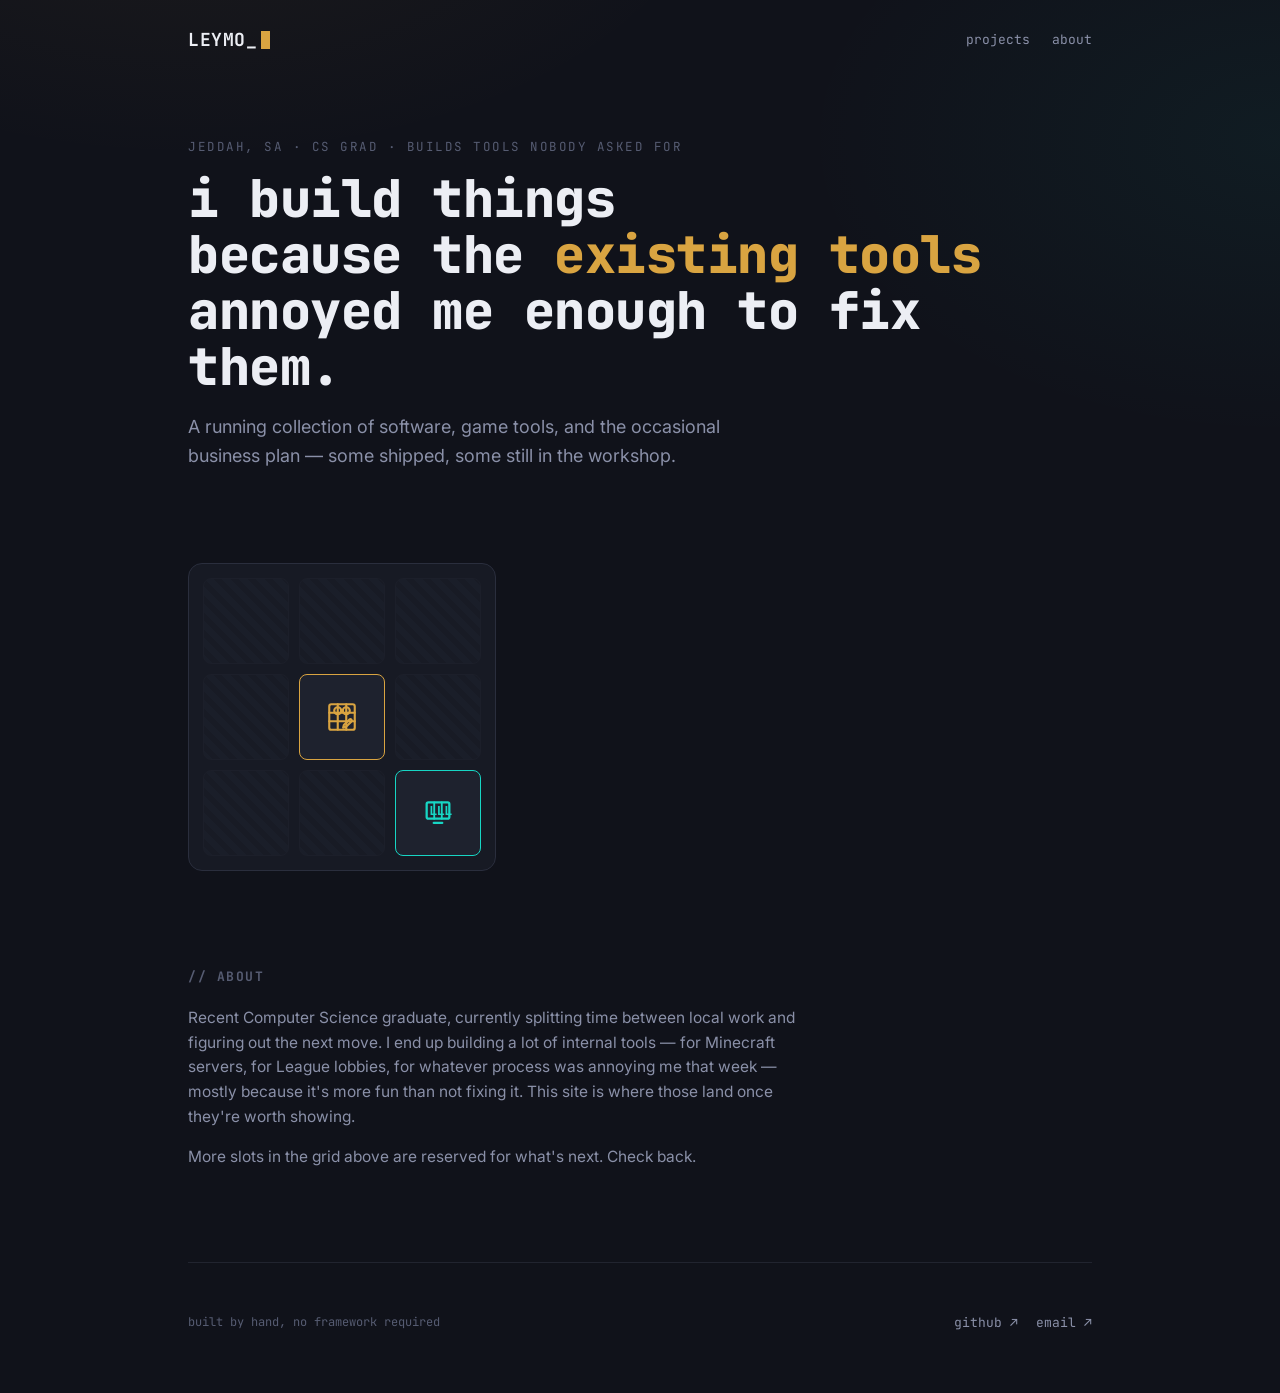
==== index.html @ 6b44dff7 "Refactor SVG in project link section Updated SVG element attributes and structure for improved desig" ====
<!DOCTYPE html>
<html lang="en">
<head>
<meta charset="UTF-8">
<meta name="viewport" content="width=device-width, initial-scale=1">
<title>LEYMO_ — projects</title>
<link rel="stylesheet" href="style.css">
</head>
<body>

<div class="wrap">
  <header class="site-header">
    <a class="logo" href="index.html">LEYMO_<span class="cursor"></span></a>
    <nav class="header-nav">
      <a href="#projects">projects</a>
      <a href="#about">about</a>
    </nav>
  </header>

  <section class="hero">
    <span class="eyebrow">jeddah, sa · cs grad · builds tools nobody asked for</span>
    <h1>i build things<br>because the <span class="accent">existing tools</span><br>annoyed me enough to fix them.</h1>
    <p class="lede">A running collection of software, game tools, and the occasional business plan — some shipped, some still in the workshop.</p>
  </section>

  <section id="projects" class="grid-wrap">
    <div class="crafting-grid">
      <div class="slot empty"></div>
      <div class="slot empty"></div>
      <div class="slot empty"></div>

      <div class="slot empty"></div>
      <a class="slot filled" href="projects/mc-override-studio.html" style="--slot-color:var(--gold); --slot-glow:var(--gold-glow)">
        <svg viewBox="0 0 24 24" fill="none" stroke="var(--gold)" stroke-width="1.5" stroke-linecap="round" stroke-linejoin="round">
          <rect x="3" y="3" width="18" height="18" rx="1.5"/>
          <path d="M3 9h18M3 15h18M9 3v18M15 3v18"/>
          <circle cx="9" cy="7.6" r="2.5"/>
          <circle cx="15" cy="7.6" r="2.5"/>
          <path d="M11.5 7.4h1"/>
          <path d="M13.3 17.7l4-4a1 1 0 0 1 1.4 1.4l-4 4-1.9.5.5-1.9z"/>
        </svg>
        <span class="slot-tag">e=mc^e</span>
      </a>
      <div class="slot empty"></div>

      <div class="slot empty"></div>
      <div class="slot empty"></div>
      <a class="slot filled" href="projects/lol-draft-tool.html" style="--slot-color:var(--teal); --slot-glow:var(--teal-glow)">
        <svg viewBox="0 0 24 24" fill="none" stroke="var(--teal)" stroke-width="1.6" stroke-linecap="round" stroke-linejoin="round">
          <rect x="4" y="4.5" width="16" height="11.5" rx="1.2"/>
          <path d="M9.33 4.5v11.5M14.67 4.5v11.5" stroke-width="1.3"/>
          <text x="6.15" y="13.6" font-family="Arial, sans-serif" font-weight="800" font-size="8.4" fill="var(--teal)" stroke="none">L</text>
          <text x="11.5" y="13.6" font-family="Arial, sans-serif" font-weight="800" font-size="8.4" fill="var(--teal)" stroke="none">L</text>
          <text x="16.85" y="13.6" font-family="Arial, sans-serif" font-weight="800" font-size="8.4" fill="var(--teal)" stroke="none">L</text>
          <path d="M9 19h6" stroke-width="1.6"/>
        </svg>
        <span class="slot-tag">draft_roulette</span>
      </a>
    </div>
  </section>

  <section id="about" class="section">
    <h2>// about</h2>
    <p>
      Recent Computer Science graduate, currently splitting time between local work and figuring out
      the next move. I end up building a lot of internal tools — for Minecraft servers, for League
      lobbies, for whatever process was annoying me that week — mostly because it's more fun than
      not fixing it. This site is where those land once they're worth showing.
    </p>
    <p>More slots in the grid above are reserved for what's next. Check back.</p>
  </section>

  <footer class="site-footer">
    <span class="fine">built by hand, no framework required</span>
    <div class="footer-links">
      <a href="#" title="replace with your GitHub URL">github ↗</a>
      <a href="mailto:Leymo21@gmail.com">email ↗</a>
    </div>
  </footer>
</div>

<!-- TODO(leymo): swap the github link above for your real GitHub URL -->


</body>
</html>
---- style.css ----
/* ===========================================================
   LEYMO_ — portfolio design tokens
   Palette: near-black terminal base, crafting-gold + hextech-teal accents
   Type: JetBrains Mono (display/utility) + Inter (body)
=========================================================== */

@import url('https://fonts.googleapis.com/css2?family=JetBrains+Mono:wght@400;500;600;700;800&family=Inter:wght@400;500;600&display=swap');

:root{
  --bg: #10121a;
  --bg-elev: #171a24;
  --bg-elev-2: #1e222e;
  --border: #2a2e3d;
  --border-soft: #21242f;
  --text: #eceef4;
  --text-dim: #8a90a8;
  --text-faint: #565c72;
  --gold: #d9a441;
  --gold-glow: rgba(217,164,65,.35);
  --teal: #17d6c4;
  --teal-glow: rgba(23,214,196,.32);
  --radius: 10px;
  --mono: 'JetBrains Mono', 'Consolas', monospace;
  --sans: 'Inter', -apple-system, 'Segoe UI', sans-serif;
}

*{box-sizing:border-box}
html{scroll-behavior:smooth}
body{
  margin:0;
  background:
    radial-gradient(ellipse 900px 500px at 15% -10%, rgba(217,164,65,.06), transparent 60%),
    radial-gradient(ellipse 800px 500px at 100% 10%, rgba(23,214,196,.05), transparent 60%),
    var(--bg);
  color:var(--text);
  font-family:var(--sans);
  font-size:16px;
  line-height:1.6;
  -webkit-font-smoothing:antialiased;
}
a{color:inherit}
img{max-width:100%;display:block}
::selection{background:var(--gold-glow);color:var(--text)}

.wrap{max-width:960px;margin:0 auto;padding:0 28px}

/* ---------- Header ---------- */
.site-header{
  display:flex;align-items:center;justify-content:space-between;
  padding:26px 0;
}
.logo{
  font-family:var(--mono);font-weight:700;font-size:18px;letter-spacing:.5px;
  text-decoration:none;color:var(--text);display:inline-flex;align-items:center;gap:2px;
}
.logo .cursor{
  display:inline-block;width:9px;height:18px;background:var(--gold);
  animation:blink 1.1s steps(1) infinite;margin-left:2px;
}
@keyframes blink{0%,49%{opacity:1}50%,100%{opacity:0}}
.header-nav{display:flex;align-items:center;gap:22px;font-family:var(--mono);font-size:13px}
.header-nav a{text-decoration:none;color:var(--text-dim);transition:color .15s}
.header-nav a:hover{color:var(--gold)}
.back-link{
  font-family:var(--mono);font-size:13px;color:var(--text-dim);text-decoration:none;
  display:inline-flex;align-items:center;gap:8px;transition:color .15s;
}
.back-link:hover{color:var(--teal)}

/* ---------- Hero ---------- */
.hero{padding:56px 0 40px}
.eyebrow{
  font-family:var(--mono);font-size:12.5px;color:var(--text-faint);
  letter-spacing:1.5px;text-transform:uppercase;margin-bottom:14px;display:block;
}
.hero h1{
  font-family:var(--mono);font-weight:800;font-size:clamp(32px,5vw,52px);
  line-height:1.08;margin:0 0 18px;letter-spacing:-.5px;
}
.hero h1 .accent{color:var(--gold)}
.hero p.lede{
  font-size:18px;color:var(--text-dim);max-width:560px;margin:0 0 8px;
}

/* ---------- Crafting grid signature (homepage) ---------- */
.grid-wrap{margin:44px 0 60px;display:flex;justify-content:flex-start}
.crafting-grid{
  display:grid;grid-template-columns:repeat(3,86px);grid-template-rows:repeat(3,86px);
  gap:10px;background:var(--bg-elev);padding:14px;border-radius:14px;border:1px solid var(--border);
}
@media (max-width:480px){
  .crafting-grid{grid-template-columns:repeat(3,72px);grid-template-rows:repeat(3,72px)}
}
.slot{
  border-radius:8px;display:flex;align-items:center;justify-content:center;
  position:relative;background:var(--bg-elev-2);border:1px solid var(--border-soft);
}
.slot.empty{
  background:repeating-linear-gradient(45deg, var(--bg-elev-2), var(--bg-elev-2) 6px, #191c27 6px, #191c27 12px);
  opacity:.55;
}
.slot.filled{
  cursor:pointer;text-decoration:none;color:inherit;
  border-color:var(--slot-color, var(--gold));
  transition:transform .18s ease, box-shadow .18s ease, border-color .18s ease;
}
.slot.filled:hover{
  transform:translateY(-4px);
  box-shadow:0 10px 26px -8px var(--slot-glow, var(--gold-glow));
}
.slot.filled svg{width:34px;height:34px}
.slot-tag{
  position:absolute;bottom:calc(100% + 9px);left:50%;transform:translateX(-50%) translateY(4px);
  font-family:var(--mono);font-size:10.5px;color:var(--text);white-space:nowrap;
  background:var(--bg-elev-2);border:1px solid var(--border);border-radius:6px;padding:5px 10px;
  opacity:0;pointer-events:none;transition:opacity .15s ease, transform .15s ease;
  z-index:5;box-shadow:0 6px 16px -6px rgba(0,0,0,.6);
}
.slot-tag::after{
  content:"";position:absolute;top:100%;left:50%;transform:translateX(-50%);
  border:5px solid transparent;border-top-color:var(--border);
}
.slot.filled:hover .slot-tag,
.slot.filled:focus-visible .slot-tag{
  opacity:1;transform:translateX(-50%) translateY(0);
}

/* ---------- About / body copy ---------- */
.section{padding:36px 0}
.section h2{
  font-family:var(--mono);font-size:13px;letter-spacing:1.5px;text-transform:uppercase;
  color:var(--text-faint);margin:0 0 18px;
}
.section p{color:var(--text-dim);max-width:640px;font-size:15.5px}
.section p b{color:var(--text);font-weight:600}

/* ---------- Feature list ---------- */
.feature-list{list-style:none;margin:0;padding:0;display:flex;flex-direction:column;gap:14px}
.feature-list li{
  display:flex;gap:14px;padding:16px 18px;background:var(--bg-elev);
  border:1px solid var(--border-soft);border-radius:var(--radius);
}
.feature-list .dot{
  width:8px;height:8px;border-radius:50%;background:var(--gold);flex-shrink:0;margin-top:7px;
}
.feature-list b{display:block;font-size:15px;margin-bottom:3px}
.feature-list span{color:var(--text-dim);font-size:14px;line-height:1.5}

/* ---------- Buttons ---------- */
.btn{
  display:inline-flex;align-items:center;gap:9px;font-family:var(--mono);font-size:13.5px;font-weight:600;
  padding:12px 20px;border-radius:8px;text-decoration:none;border:1px solid transparent;
  transition:transform .15s ease, box-shadow .15s ease, background .15s ease;
}
.btn.primary{background:var(--gold);color:#161206}
.btn.primary:hover{transform:translateY(-2px);box-shadow:0 10px 24px -8px var(--gold-glow)}
.btn.teal{background:var(--teal);color:#052422}
.btn.teal:hover{transform:translateY(-2px);box-shadow:0 10px 24px -8px var(--teal-glow)}
.btn.ghost{background:transparent;border-color:var(--border);color:var(--text)}
.btn.ghost:hover{border-color:var(--text-dim)}
.btn-row{display:flex;gap:12px;flex-wrap:wrap;margin-top:26px}

/* ---------- Status pill ---------- */
.pill{
  display:inline-flex;align-items:center;gap:7px;font-family:var(--mono);font-size:12px;
  padding:6px 12px;border-radius:20px;background:var(--bg-elev);border:1px solid var(--border-soft);color:var(--text-dim);
}
.pill .pulse{width:7px;height:7px;border-radius:50%;background:var(--teal);box-shadow:0 0 0 rgba(23,214,196,.5);animation:pulse 2s infinite}
@keyframes pulse{
  0%{box-shadow:0 0 0 0 rgba(23,214,196,.45)}
  70%{box-shadow:0 0 0 8px rgba(23,214,196,0)}
  100%{box-shadow:0 0 0 0 rgba(23,214,196,0)}
}

/* ---------- TODO placeholder box (things Leymo should fill in) ---------- */
.todo{
  border:1px dashed var(--border);border-radius:var(--radius);padding:18px 20px;
  background:var(--bg-elev);color:var(--text-faint);font-family:var(--mono);font-size:12.5px;
  margin:20px 0;
}
.todo b{color:var(--teal)}

/* ---------- Footer ---------- */
.site-footer{
  padding:50px 0 60px;margin-top:40px;border-top:1px solid var(--border-soft);
  display:flex;justify-content:space-between;align-items:center;flex-wrap:wrap;gap:16px;
}
.site-footer .fine{font-family:var(--mono);font-size:12px;color:var(--text-faint)}
.footer-links{display:flex;gap:18px;font-family:var(--mono);font-size:13px}
.footer-links a{text-decoration:none;color:var(--text-dim);transition:color .15s}
.footer-links a:hover{color:var(--gold)}

@media (prefers-reduced-motion:reduce){
  *{animation:none!important;transition:none!important}
}
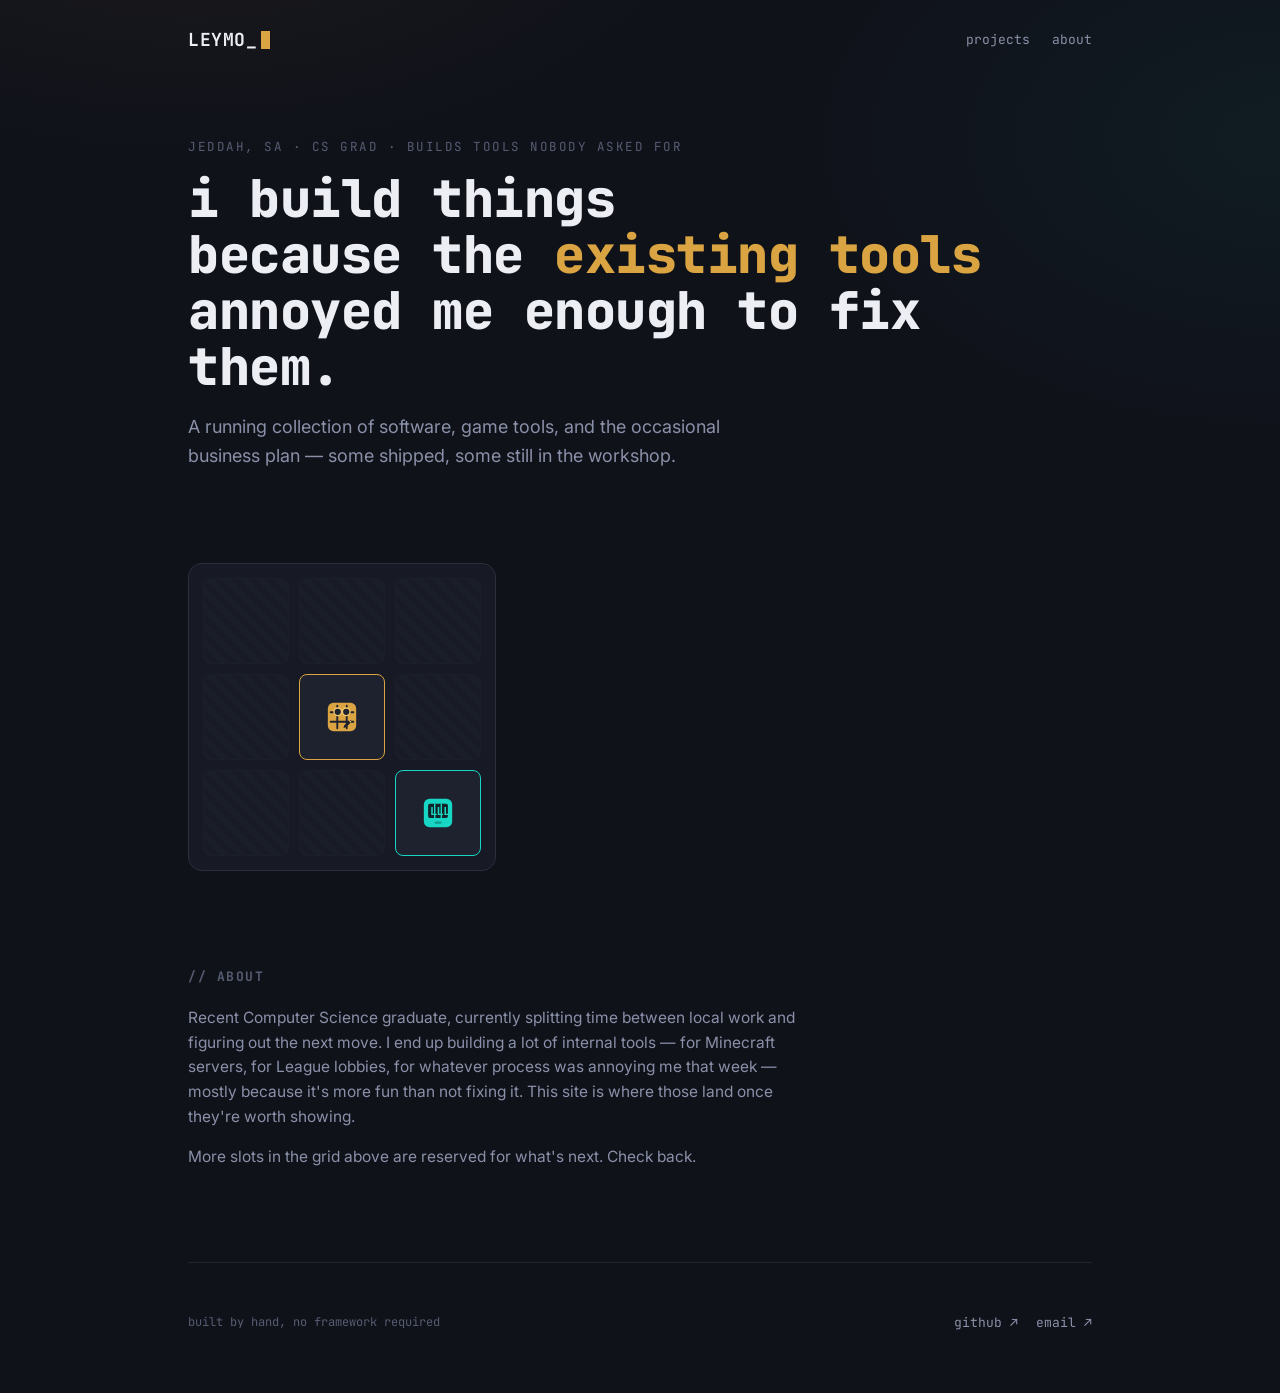
==== commit 54ea1d75: "Replace SVG icons with new designs in index.html imtired" ====
--- a/index.html
+++ b/index.html
@@ -31,13 +31,19 @@
 
       <div class="slot empty"></div>
       <a class="slot filled" href="projects/mc-override-studio.html" style="--slot-color:var(--gold); --slot-glow:var(--gold-glow)">
-        <svg viewBox="0 0 24 24" fill="none" stroke="var(--gold)" stroke-width="1.5" stroke-linecap="round" stroke-linejoin="round">
-          <rect x="3" y="3" width="18" height="18" rx="1.5"/>
-          <path d="M3 9h18M3 15h18M9 3v18M15 3v18"/>
-          <circle cx="9" cy="7.6" r="2.5"/>
-          <circle cx="15" cy="7.6" r="2.5"/>
-          <path d="M11.5 7.4h1"/>
-          <path d="M13.3 17.7l4-4a1 1 0 0 1 1.4 1.4l-4 4-1.9.5.5-1.9z"/>
+        <svg viewBox="0 0 24 24" width="34" height="34">
+          <rect x="2" y="2" width="20" height="20" rx="4" fill="var(--gold)"/>
+          <g stroke="var(--bg-elev-2)" stroke-width="1.3" stroke-linecap="round">
+            <path d="M8.67 4v16M15.33 4v16"/>
+            <path d="M4 8.67h16M4 15.33h16"/>
+          </g>
+          <circle cx="9" cy="8.3" r="2.7" fill="var(--bg-elev-2)"/>
+          <circle cx="15" cy="8.3" r="2.7" fill="var(--bg-elev-2)"/>
+          <path d="M11.6 8.1h0.8" stroke="var(--bg-elev-2)" stroke-width="1.3" stroke-linecap="round" fill="none"/>
+          <circle cx="9" cy="8.3" r="2.7" fill="none" stroke="#f0c669" stroke-width="1"/>
+          <circle cx="15" cy="8.3" r="2.7" fill="none" stroke="#f0c669" stroke-width="1"/>
+          <path d="M13.5 18l3.6-3.6a0.9 0.9 0 0 1 1.3 1.3L14.8 19.3l-1.7 0.4z" fill="var(--bg-elev-2)"/>
+          <path d="M17.1 14.4l1.3 1.3" stroke="#f0c669" stroke-width="0.8"/>
         </svg>
         <span class="slot-tag">e=mc^e</span>
       </a>
@@ -46,13 +52,15 @@
       <div class="slot empty"></div>
       <div class="slot empty"></div>
       <a class="slot filled" href="projects/lol-draft-tool.html" style="--slot-color:var(--teal); --slot-glow:var(--teal-glow)">
-        <svg viewBox="0 0 24 24" fill="none" stroke="var(--teal)" stroke-width="1.6" stroke-linecap="round" stroke-linejoin="round">
-          <rect x="4" y="4.5" width="16" height="11.5" rx="1.2"/>
-          <path d="M9.33 4.5v11.5M14.67 4.5v11.5" stroke-width="1.3"/>
-          <text x="6.15" y="13.6" font-family="Arial, sans-serif" font-weight="800" font-size="8.4" fill="var(--teal)" stroke="none">L</text>
-          <text x="11.5" y="13.6" font-family="Arial, sans-serif" font-weight="800" font-size="8.4" fill="var(--teal)" stroke="none">L</text>
-          <text x="16.85" y="13.6" font-family="Arial, sans-serif" font-weight="800" font-size="8.4" fill="var(--teal)" stroke="none">L</text>
-          <path d="M9 19h6" stroke-width="1.6"/>
+        <svg viewBox="0 0 24 24" width="34" height="34">
+          <rect x="2" y="2" width="20" height="20" rx="4" fill="var(--teal)"/>
+          <rect x="5" y="5.5" width="14" height="10" rx="1.3" fill="#12242a"/>
+          <line x1="9.67" y1="5.5" x2="9.67" y2="15.5" stroke="var(--teal)" stroke-width="1"/>
+          <line x1="14.33" y1="5.5" x2="14.33" y2="15.5" stroke="var(--teal)" stroke-width="1"/>
+          <text x="6.7" y="13.6" font-family="Arial, sans-serif" font-weight="800" font-size="7.6" fill="var(--teal)">L</text>
+          <text x="11.35" y="13.6" font-family="Arial, sans-serif" font-weight="800" font-size="7.6" fill="var(--teal)">L</text>
+          <text x="16" y="13.6" font-family="Arial, sans-serif" font-weight="800" font-size="7.6" fill="var(--teal)">L</text>
+          <rect x="9.5" y="18" width="5" height="1.6" rx="0.8" fill="#0e9a8f"/>
         </svg>
         <span class="slot-tag">draft_roulette</span>
       </a>
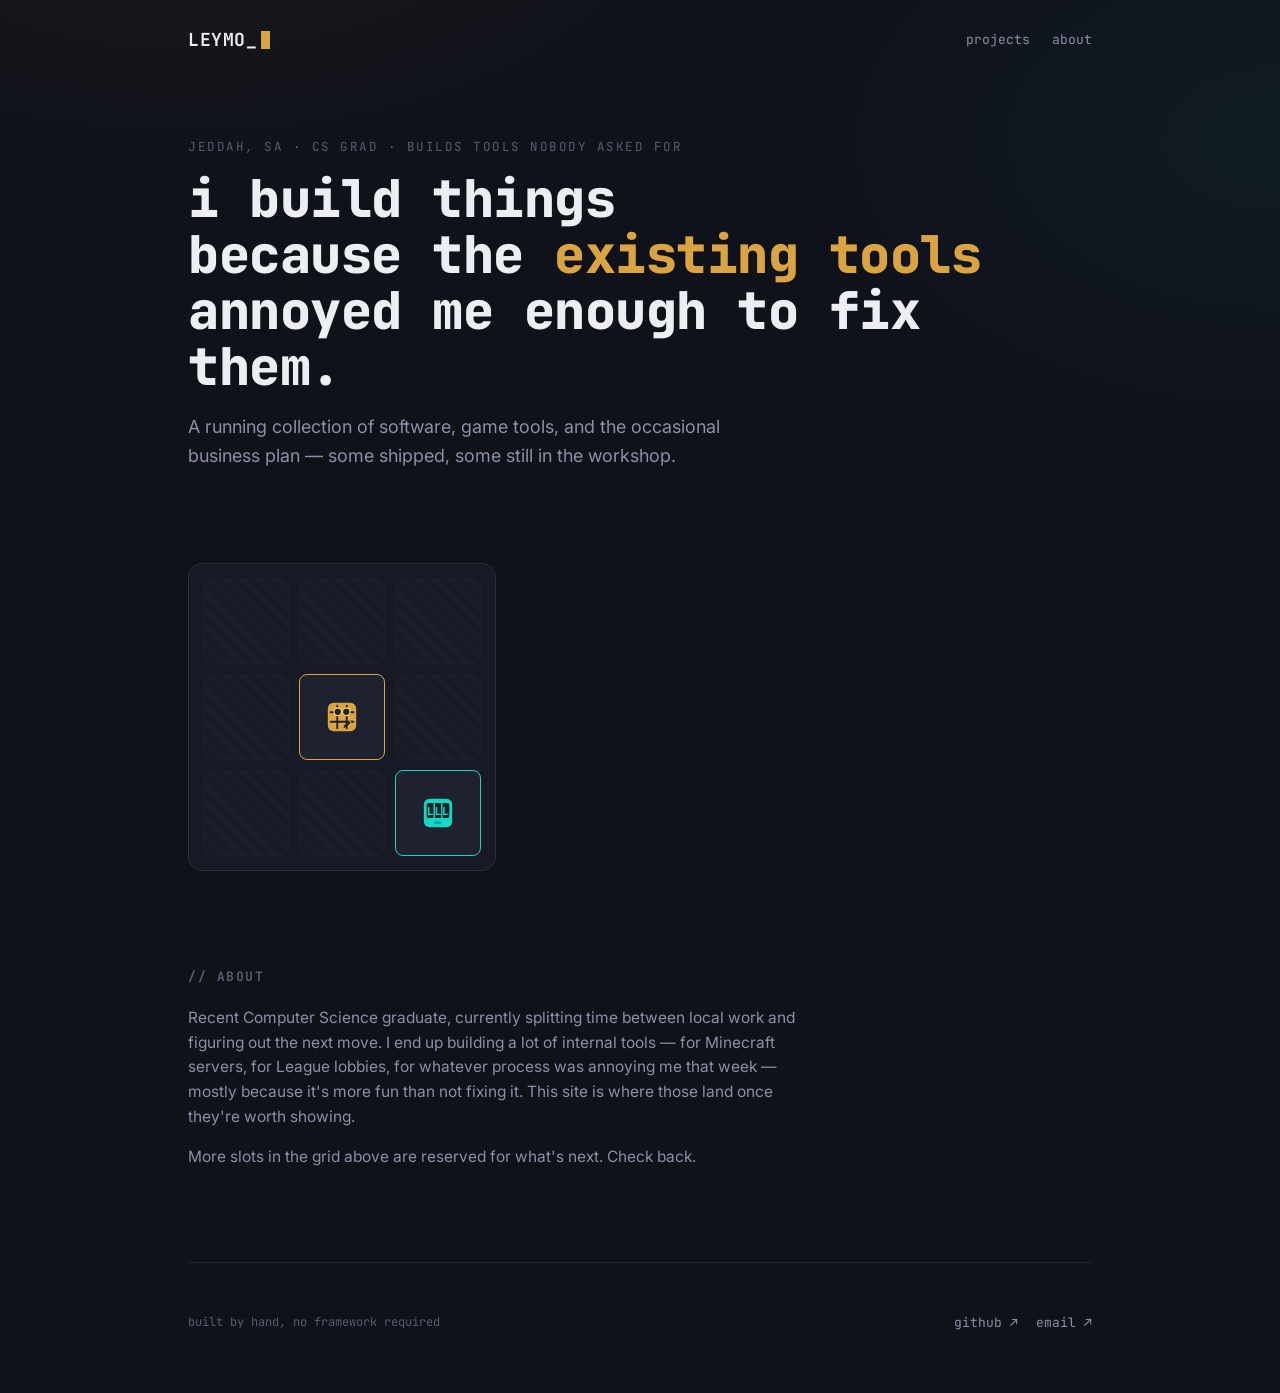
==== commit c099de54: "Increase SVG size for project links last attempt" ====
--- a/index.html
+++ b/index.html
@@ -31,7 +31,7 @@
 
       <div class="slot empty"></div>
       <a class="slot filled" href="projects/mc-override-studio.html" style="--slot-color:var(--gold); --slot-glow:var(--gold-glow)">
-        <svg viewBox="0 0 24 24" width="34" height="34">
+        <svg viewBox="0 0 24 24" width="48" height="48">
           <rect x="2" y="2" width="20" height="20" rx="4" fill="var(--gold)"/>
           <g stroke="var(--bg-elev-2)" stroke-width="1.3" stroke-linecap="round">
             <path d="M8.67 4v16M15.33 4v16"/>
@@ -52,14 +52,14 @@
       <div class="slot empty"></div>
       <div class="slot empty"></div>
       <a class="slot filled" href="projects/lol-draft-tool.html" style="--slot-color:var(--teal); --slot-glow:var(--teal-glow)">
-        <svg viewBox="0 0 24 24" width="34" height="34">
+        <svg viewBox="0 0 24 24" width="48" height="48">
           <rect x="2" y="2" width="20" height="20" rx="4" fill="var(--teal)"/>
-          <rect x="5" y="5.5" width="14" height="10" rx="1.3" fill="#12242a"/>
-          <line x1="9.67" y1="5.5" x2="9.67" y2="15.5" stroke="var(--teal)" stroke-width="1"/>
-          <line x1="14.33" y1="5.5" x2="14.33" y2="15.5" stroke="var(--teal)" stroke-width="1"/>
-          <text x="6.7" y="13.6" font-family="Arial, sans-serif" font-weight="800" font-size="7.6" fill="var(--teal)">L</text>
-          <text x="11.35" y="13.6" font-family="Arial, sans-serif" font-weight="800" font-size="7.6" fill="var(--teal)">L</text>
-          <text x="16" y="13.6" font-family="Arial, sans-serif" font-weight="800" font-size="7.6" fill="var(--teal)">L</text>
+          <rect x="4" y="5" width="16" height="10.5" rx="1.3" fill="#12242a"/>
+          <line x1="9.33" y1="5" x2="9.33" y2="15.5" stroke="var(--teal)" stroke-width="1"/>
+          <line x1="14.67" y1="5" x2="14.67" y2="15.5" stroke="var(--teal)" stroke-width="1"/>
+          <text x="6.67" y="13.3" text-anchor="middle" font-family="Arial, sans-serif" font-weight="800" font-size="7.2" fill="var(--teal)">L</text>
+          <text x="12" y="13.3" text-anchor="middle" font-family="Arial, sans-serif" font-weight="800" font-size="7.2" fill="var(--teal)">L</text>
+          <text x="17.33" y="13.3" text-anchor="middle" font-family="Arial, sans-serif" font-weight="800" font-size="7.2" fill="var(--teal)">L</text>
           <rect x="9.5" y="18" width="5" height="1.6" rx="0.8" fill="#0e9a8f"/>
         </svg>
         <span class="slot-tag">draft_roulette</span>
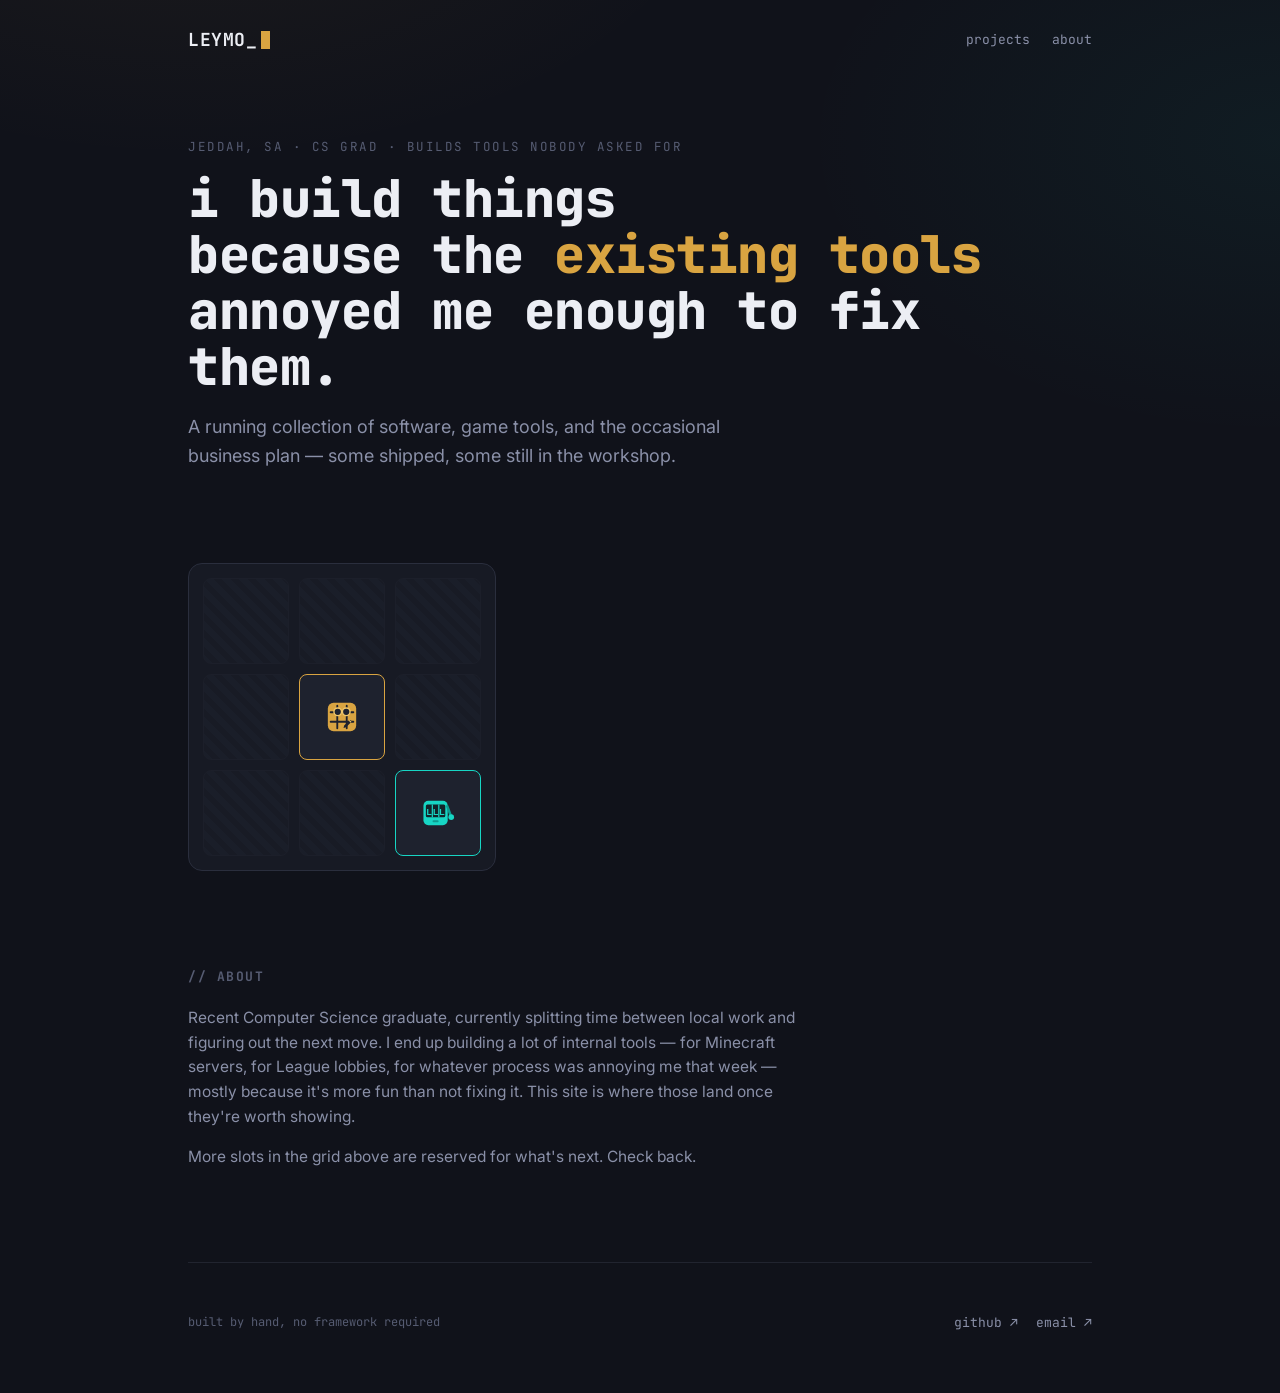
==== commit 5fa9ed17: "ICON CHANGE ALMOST" ====
--- a/index.html
+++ b/index.html
@@ -52,7 +52,7 @@
       <div class="slot empty"></div>
       <div class="slot empty"></div>
       <a class="slot filled" href="projects/lol-draft-tool.html" style="--slot-color:var(--teal); --slot-glow:var(--teal-glow)">
-        <svg viewBox="0 0 24 24" width="48" height="48">
+        <svg viewBox="0 0 28 24" width="52" height="44">
           <rect x="2" y="2" width="20" height="20" rx="4" fill="var(--teal)"/>
           <rect x="4" y="5" width="16" height="10.5" rx="1.3" fill="#12242a"/>
           <line x1="9.33" y1="5" x2="9.33" y2="15.5" stroke="var(--teal)" stroke-width="1"/>
@@ -61,6 +61,8 @@
           <text x="12" y="13.3" text-anchor="middle" font-family="Arial, sans-serif" font-weight="800" font-size="7.2" fill="var(--teal)">L</text>
           <text x="17.33" y="13.3" text-anchor="middle" font-family="Arial, sans-serif" font-weight="800" font-size="7.2" fill="var(--teal)">L</text>
           <rect x="9.5" y="18" width="5" height="1.6" rx="0.8" fill="#0e9a8f"/>
+          <path d="M21.7 6.5L24.6 14.5" stroke="#0e9a8f" stroke-width="2.1" stroke-linecap="round"/>
+          <circle cx="24.9" cy="15.4" r="2.3" fill="var(--teal)"/>
         </svg>
         <span class="slot-tag">draft_roulette</span>
       </a>
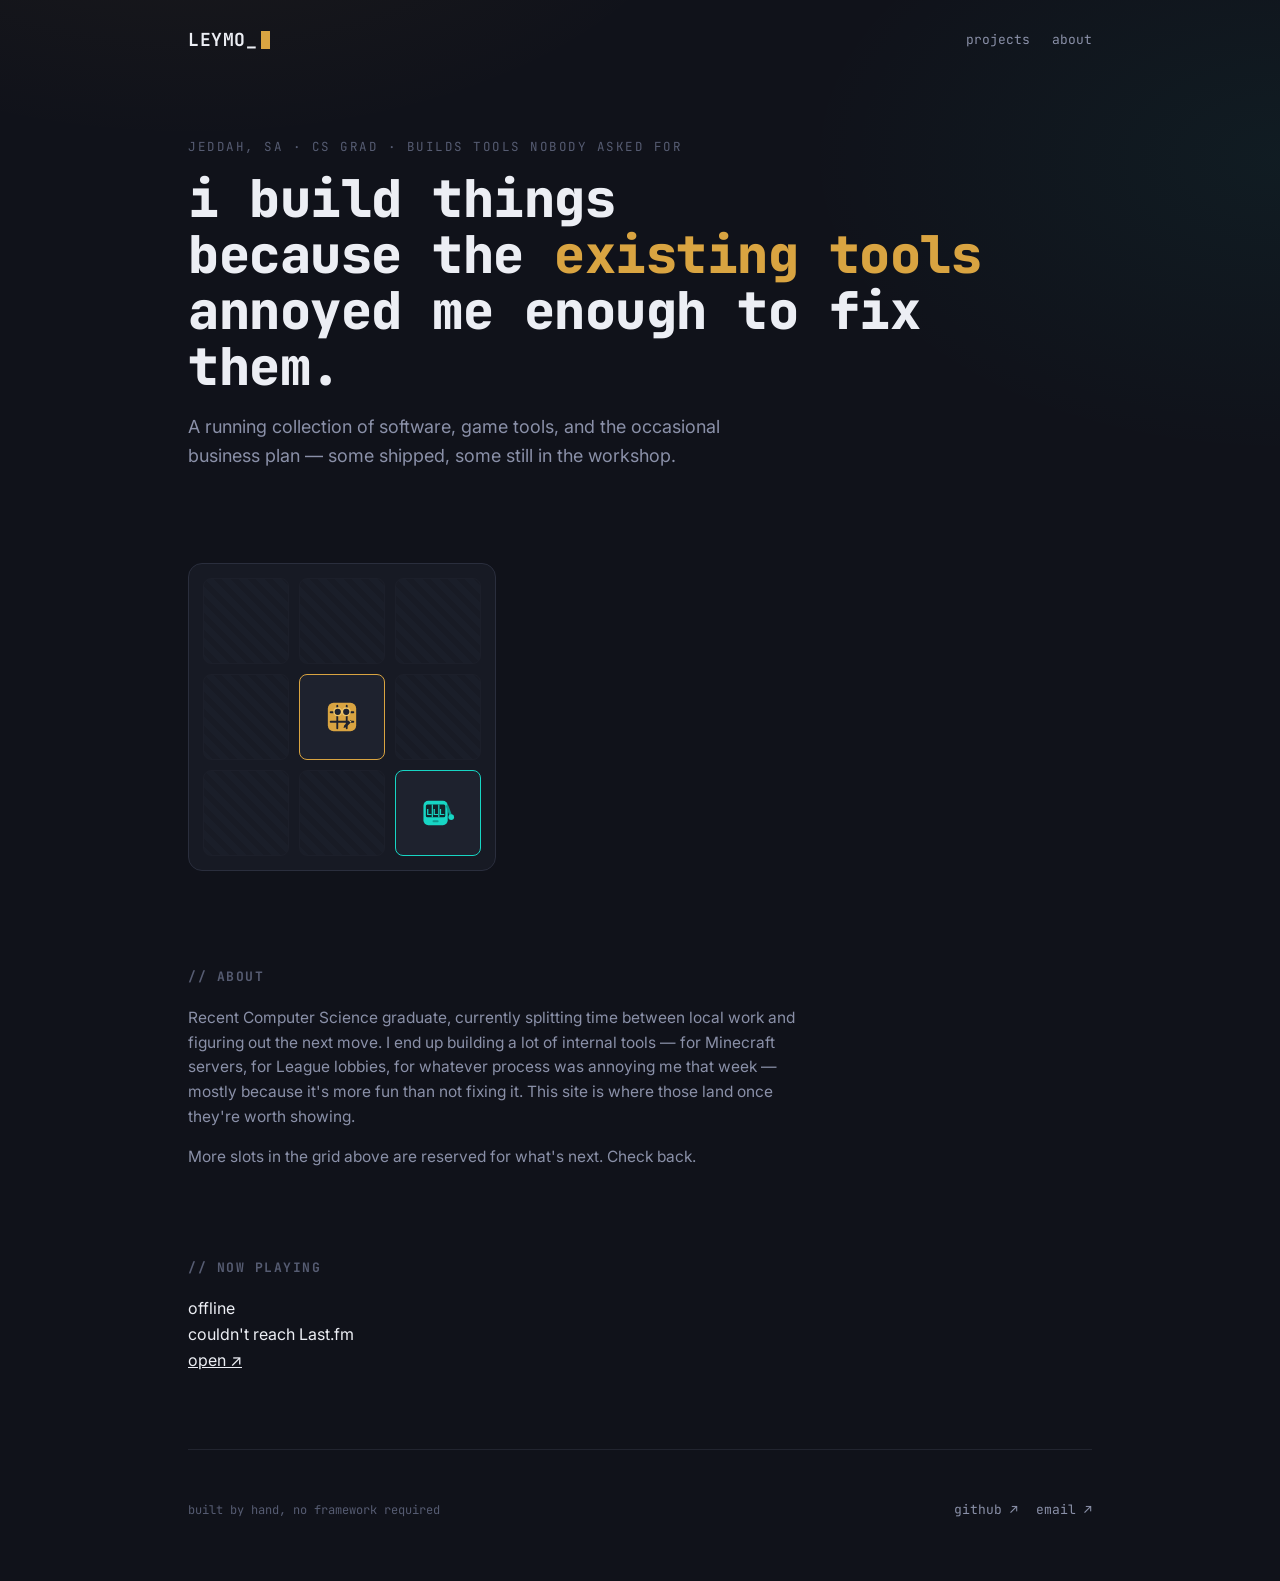
==== commit 831bc680: "Implement Now Playing section with Last.fm API Added a Now Playing section with Last.fm integration." ====
--- a/index.html
+++ b/index.html
@@ -80,6 +80,22 @@
     <p>More slots in the grid above are reserved for what's next. Check back.</p>
   </section>
 
+  <section id="nowplaying" class="section">
+    <h2>// now playing</h2>
+    <div class="np-card" id="npCard">
+      <div class="np-art-wrap">
+        <img class="np-art" id="npArt" src="" alt="">
+        <div class="np-bars" id="npBars"><span></span><span></span><span></span></div>
+      </div>
+      <div class="np-info">
+        <div class="np-status" id="npStatus">loading…</div>
+        <div class="np-track" id="npTrack">—</div>
+        <div class="np-artist" id="npArtist">—</div>
+      </div>
+      <a class="np-link" id="npLink" href="#" target="_blank" rel="noopener">open ↗</a>
+    </div>
+  </section>
+
   <footer class="site-footer">
     <span class="fine">built by hand, no framework required</span>
     <div class="footer-links">
@@ -91,6 +107,56 @@
 
 <!-- TODO(leymo): swap the github link above for your real GitHub URL -->
 
+<script>
+// ---- Now Playing (Last.fm) ----
+// TODO(leymo): fill in your Last.fm username and API key below.
+const LASTFM_USER = "Leymo0";
+const LASTFM_KEY = "d54b46317f91531cedbd297899542049";
+
+async function updateNowPlaying(){
+  const card = document.getElementById("npCard");
+  const statusEl = document.getElementById("npStatus");
+  const trackEl = document.getElementById("npTrack");
+  const artistEl = document.getElementById("npArtist");
+  const artEl = document.getElementById("npArt");
+  const linkEl = document.getElementById("npLink");
+  const barsEl = document.getElementById("npBars");
+
+  if(LASTFM_USER === "YOUR_LASTFM_USERNAME"){
+    statusEl.textContent = "not configured";
+    trackEl.textContent = "add your Last.fm username + API key";
+    artistEl.textContent = "in index.html to enable this";
+    return;
+  }
+
+  try{
+    const url = `https://ws.audioscrobbler.com/2.0/?method=user.getrecenttracks&user=${encodeURIComponent(LASTFM_USER)}&api_key=${LASTFM_KEY}&format=json&limit=1`;
+    const res = await fetch(url);
+    if(!res.ok) throw new Error("Last.fm request failed");
+    const data = await res.json();
+    const track = data.recenttracks && data.recenttracks.track && data.recenttracks.track[0];
+    if(!track){ statusEl.textContent = "no recent tracks"; return; }
+
+    const isPlaying = !!(track["@attr"] && track["@attr"].nowplaying === "true");
+    const images = track.image || [];
+    const art = (images.find(i => i.size === "large") || images[images.length-1] || {})["#text"];
+
+    statusEl.textContent = isPlaying ? "now playing" : "last played";
+    trackEl.textContent = track.name || "Unknown track";
+    artistEl.textContent = (track.artist && track.artist["#text"]) || "Unknown artist";
+    artEl.src = art || "";
+    linkEl.href = track.url || "#";
+    card.classList.toggle("is-playing", isPlaying);
+    barsEl.classList.toggle("playing", isPlaying);
+  }catch(err){
+    statusEl.textContent = "offline";
+    trackEl.textContent = "couldn't reach Last.fm";
+    artistEl.textContent = "";
+  }
+}
+updateNowPlaying();
+setInterval(updateNowPlaying, 30000);
+</script>
 
 </body>
 </html>
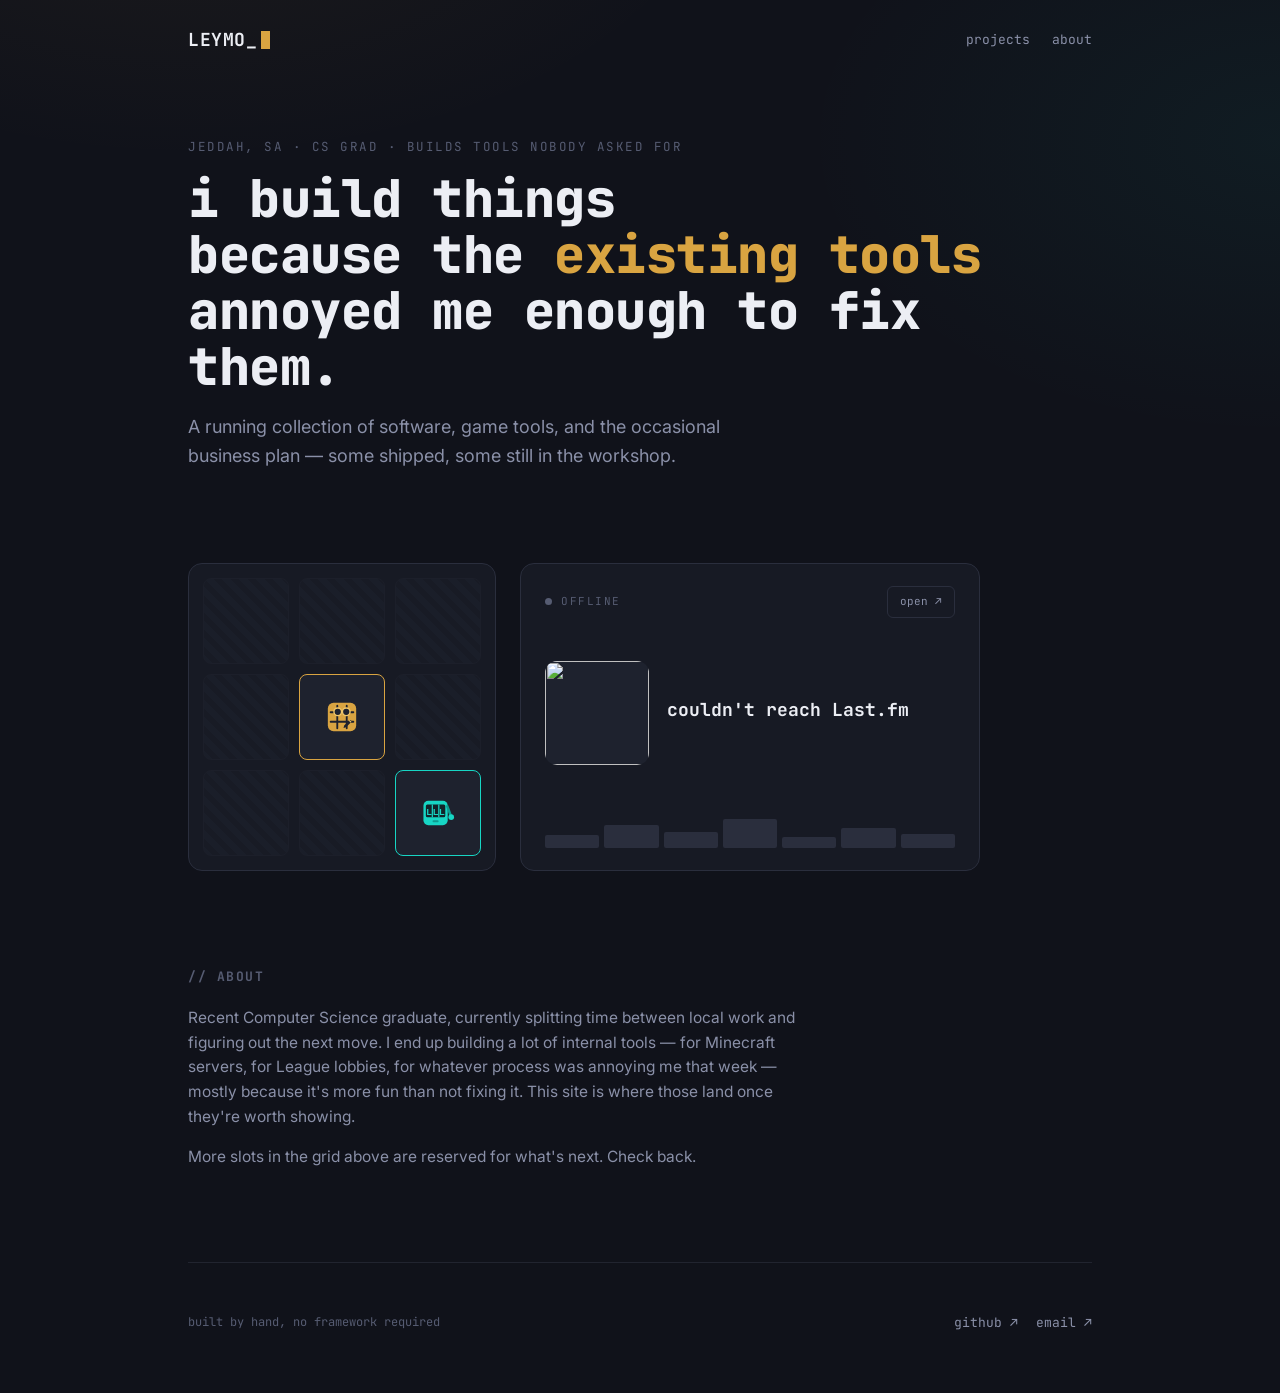
==== commit c352e9d5: "Refactor now playing section and layout Refactor now playing section and update layout." ====
--- a/index.html
+++ b/index.html
@@ -23,51 +23,72 @@
     <p class="lede">A running collection of software, game tools, and the occasional business plan — some shipped, some still in the workshop.</p>
   </section>
 
-  <section id="projects" class="grid-wrap">
-    <div class="crafting-grid">
-      <div class="slot empty"></div>
-      <div class="slot empty"></div>
-      <div class="slot empty"></div>
+  <div class="hero-row">
+    <section id="projects" class="grid-wrap">
+      <div class="crafting-grid">
+        <div class="slot empty"></div>
+        <div class="slot empty"></div>
+        <div class="slot empty"></div>
 
-      <div class="slot empty"></div>
-      <a class="slot filled" href="projects/mc-override-studio.html" style="--slot-color:var(--gold); --slot-glow:var(--gold-glow)">
-        <svg viewBox="0 0 24 24" width="48" height="48">
-          <rect x="2" y="2" width="20" height="20" rx="4" fill="var(--gold)"/>
-          <g stroke="var(--bg-elev-2)" stroke-width="1.3" stroke-linecap="round">
-            <path d="M8.67 4v16M15.33 4v16"/>
-            <path d="M4 8.67h16M4 15.33h16"/>
-          </g>
-          <circle cx="9" cy="8.3" r="2.7" fill="var(--bg-elev-2)"/>
-          <circle cx="15" cy="8.3" r="2.7" fill="var(--bg-elev-2)"/>
-          <path d="M11.6 8.1h0.8" stroke="var(--bg-elev-2)" stroke-width="1.3" stroke-linecap="round" fill="none"/>
-          <circle cx="9" cy="8.3" r="2.7" fill="none" stroke="#f0c669" stroke-width="1"/>
-          <circle cx="15" cy="8.3" r="2.7" fill="none" stroke="#f0c669" stroke-width="1"/>
-          <path d="M13.5 18l3.6-3.6a0.9 0.9 0 0 1 1.3 1.3L14.8 19.3l-1.7 0.4z" fill="var(--bg-elev-2)"/>
-          <path d="M17.1 14.4l1.3 1.3" stroke="#f0c669" stroke-width="0.8"/>
-        </svg>
-        <span class="slot-tag">e=mc^e</span>
-      </a>
-      <div class="slot empty"></div>
+        <div class="slot empty"></div>
+        <a class="slot filled" href="projects/mc-override-studio.html" style="--slot-color:var(--gold); --slot-glow:var(--gold-glow)">
+          <svg viewBox="0 0 24 24" width="48" height="48">
+            <rect x="2" y="2" width="20" height="20" rx="4" fill="var(--gold)"/>
+            <g stroke="var(--bg-elev-2)" stroke-width="1.3" stroke-linecap="round">
+              <path d="M8.67 4v16M15.33 4v16"/>
+              <path d="M4 8.67h16M4 15.33h16"/>
+            </g>
+            <circle cx="9" cy="8.3" r="2.7" fill="var(--bg-elev-2)"/>
+            <circle cx="15" cy="8.3" r="2.7" fill="var(--bg-elev-2)"/>
+            <path d="M11.6 8.1h0.8" stroke="var(--bg-elev-2)" stroke-width="1.3" stroke-linecap="round" fill="none"/>
+            <circle cx="9" cy="8.3" r="2.7" fill="none" stroke="#f0c669" stroke-width="1"/>
+            <circle cx="15" cy="8.3" r="2.7" fill="none" stroke="#f0c669" stroke-width="1"/>
+            <path d="M13.5 18l3.6-3.6a0.9 0.9 0 0 1 1.3 1.3L14.8 19.3l-1.7 0.4z" fill="var(--bg-elev-2)"/>
+            <path d="M17.1 14.4l1.3 1.3" stroke="#f0c669" stroke-width="0.8"/>
+          </svg>
+          <span class="slot-tag">e=mc^e</span>
+        </a>
+        <div class="slot empty"></div>
 
-      <div class="slot empty"></div>
-      <div class="slot empty"></div>
-      <a class="slot filled" href="projects/lol-draft-tool.html" style="--slot-color:var(--teal); --slot-glow:var(--teal-glow)">
-        <svg viewBox="0 0 28 24" width="52" height="44">
-          <rect x="2" y="2" width="20" height="20" rx="4" fill="var(--teal)"/>
-          <rect x="4" y="5" width="16" height="10.5" rx="1.3" fill="#12242a"/>
-          <line x1="9.33" y1="5" x2="9.33" y2="15.5" stroke="var(--teal)" stroke-width="1"/>
-          <line x1="14.67" y1="5" x2="14.67" y2="15.5" stroke="var(--teal)" stroke-width="1"/>
-          <text x="6.67" y="13.3" text-anchor="middle" font-family="Arial, sans-serif" font-weight="800" font-size="7.2" fill="var(--teal)">L</text>
-          <text x="12" y="13.3" text-anchor="middle" font-family="Arial, sans-serif" font-weight="800" font-size="7.2" fill="var(--teal)">L</text>
-          <text x="17.33" y="13.3" text-anchor="middle" font-family="Arial, sans-serif" font-weight="800" font-size="7.2" fill="var(--teal)">L</text>
-          <rect x="9.5" y="18" width="5" height="1.6" rx="0.8" fill="#0e9a8f"/>
-          <path d="M21.7 6.5L24.6 14.5" stroke="#0e9a8f" stroke-width="2.1" stroke-linecap="round"/>
-          <circle cx="24.9" cy="15.4" r="2.3" fill="var(--teal)"/>
-        </svg>
-        <span class="slot-tag">draft_roulette</span>
-      </a>
+        <div class="slot empty"></div>
+        <div class="slot empty"></div>
+        <a class="slot filled" href="projects/lol-draft-tool.html" style="--slot-color:var(--teal); --slot-glow:var(--teal-glow)">
+          <svg viewBox="0 0 28 24" width="52" height="44">
+            <rect x="2" y="2" width="20" height="20" rx="4" fill="var(--teal)"/>
+            <rect x="4" y="5" width="16" height="10.5" rx="1.3" fill="#12242a"/>
+            <line x1="9.33" y1="5" x2="9.33" y2="15.5" stroke="var(--teal)" stroke-width="1"/>
+            <line x1="14.67" y1="5" x2="14.67" y2="15.5" stroke="var(--teal)" stroke-width="1"/>
+            <text x="6.67" y="13.3" text-anchor="middle" font-family="Arial, sans-serif" font-weight="800" font-size="7.2" fill="var(--teal)">L</text>
+            <text x="12" y="13.3" text-anchor="middle" font-family="Arial, sans-serif" font-weight="800" font-size="7.2" fill="var(--teal)">L</text>
+            <text x="17.33" y="13.3" text-anchor="middle" font-family="Arial, sans-serif" font-weight="800" font-size="7.2" fill="var(--teal)">L</text>
+            <rect x="9.5" y="18" width="5" height="1.6" rx="0.8" fill="#0e9a8f"/>
+            <path d="M21.7 6.5L24.6 14.5" stroke="#0e9a8f" stroke-width="2.1" stroke-linecap="round"/>
+            <circle cx="24.9" cy="15.4" r="2.3" fill="var(--teal)"/>
+          </svg>
+          <span class="slot-tag">draft_roulette</span>
+        </a>
+      </div>
+    </section>
+
+    <div class="np-panel" id="npPanel">
+      <div class="np-head">
+        <span class="np-pill"><span class="np-dot" id="npDot"></span><span id="npStatus">loading…</span></span>
+        <a class="np-open" id="npLink" href="#" target="_blank" rel="noopener">open ↗</a>
+      </div>
+      <div class="np-body">
+        <div class="np-art-wrap"><img class="np-art" id="npArt" src="" alt=""></div>
+        <div class="np-info">
+          <div class="np-track" id="npTrack">—</div>
+          <div class="np-artist" id="npArtist">—</div>
+        </div>
+      </div>
+      <div class="np-visualizer" id="npVis">
+        <span style="height:35%"></span><span style="height:65%"></span><span style="height:45%"></span>
+        <span style="height:80%"></span><span style="height:30%"></span><span style="height:55%"></span>
+        <span style="height:40%"></span>
+      </div>
     </div>
-  </section>
+  </div>
 
   <section id="about" class="section">
     <h2>// about</h2>
@@ -78,22 +99,6 @@
       not fixing it. This site is where those land once they're worth showing.
     </p>
     <p>More slots in the grid above are reserved for what's next. Check back.</p>
-  </section>
-
-  <section id="nowplaying" class="section">
-    <h2>// now playing</h2>
-    <div class="np-card" id="npCard">
-      <div class="np-art-wrap">
-        <img class="np-art" id="npArt" src="" alt="">
-        <div class="np-bars" id="npBars"><span></span><span></span><span></span></div>
-      </div>
-      <div class="np-info">
-        <div class="np-status" id="npStatus">loading…</div>
-        <div class="np-track" id="npTrack">—</div>
-        <div class="np-artist" id="npArtist">—</div>
-      </div>
-      <a class="np-link" id="npLink" href="#" target="_blank" rel="noopener">open ↗</a>
-    </div>
   </section>
 
   <footer class="site-footer">
@@ -114,13 +119,12 @@
 const LASTFM_KEY = "d54b46317f91531cedbd297899542049";
 
 async function updateNowPlaying(){
-  const card = document.getElementById("npCard");
+  const panel = document.getElementById("npPanel");
   const statusEl = document.getElementById("npStatus");
   const trackEl = document.getElementById("npTrack");
   const artistEl = document.getElementById("npArtist");
   const artEl = document.getElementById("npArt");
   const linkEl = document.getElementById("npLink");
-  const barsEl = document.getElementById("npBars");
 
   if(LASTFM_USER === "YOUR_LASTFM_USERNAME"){
     statusEl.textContent = "not configured";
@@ -146,8 +150,7 @@
     artistEl.textContent = (track.artist && track.artist["#text"]) || "Unknown artist";
     artEl.src = art || "";
     linkEl.href = track.url || "#";
-    card.classList.toggle("is-playing", isPlaying);
-    barsEl.classList.toggle("playing", isPlaying);
+    panel.classList.toggle("is-playing", isPlaying);
   }catch(err){
     statusEl.textContent = "offline";
     trackEl.textContent = "couldn't reach Last.fm";
--- a/style.css
+++ b/style.css
@@ -19,6 +19,8 @@
   --gold-glow: rgba(217,164,65,.35);
   --teal: #17d6c4;
   --teal-glow: rgba(23,214,196,.32);
+  --spotify: #1DB954;
+  --spotify-glow: rgba(29,185,84,.3);
   --radius: 10px;
   --mono: 'JetBrains Mono', 'Consolas', monospace;
   --sans: 'Inter', -apple-system, 'Segoe UI', sans-serif;
@@ -190,6 +192,62 @@
 .footer-links a{text-decoration:none;color:var(--text-dim);transition:color .15s}
 .footer-links a:hover{color:var(--gold)}
 
+/* ---------- Hero row: crafting grid + now playing panel side by side ---------- */
+.hero-row{display:flex;gap:24px;align-items:stretch;flex-wrap:wrap;margin:44px 0 60px}
+.hero-row .grid-wrap{margin:0}
+
+/* ---------- Now Playing panel ---------- */
+.np-panel{
+  flex:1;min-width:280px;max-width:460px;
+  background:var(--bg-elev);border:1px solid var(--border);border-radius:14px;
+  padding:22px 24px;display:flex;flex-direction:column;justify-content:space-between;
+  transition:border-color .25s ease, box-shadow .25s ease;
+}
+.np-panel.is-playing{border-color:var(--spotify);box-shadow:0 14px 34px -14px var(--spotify-glow)}
+
+.np-head{display:flex;justify-content:space-between;align-items:center;margin-bottom:20px}
+.np-pill{display:inline-flex;align-items:center;gap:9px;font-family:var(--mono);font-size:11px;letter-spacing:.14em;text-transform:uppercase;color:var(--text-faint)}
+.np-panel.is-playing .np-pill{color:var(--spotify)}
+.np-dot{width:7px;height:7px;border-radius:50%;background:var(--text-faint);flex-shrink:0}
+.np-panel.is-playing .np-dot{background:var(--spotify);animation:nppulse 1.6s infinite}
+@keyframes nppulse{
+  0%{box-shadow:0 0 0 0 var(--spotify-glow)}
+  70%{box-shadow:0 0 0 9px rgba(29,185,84,0)}
+  100%{box-shadow:0 0 0 0 rgba(29,185,84,0)}
+}
+.np-open{
+  font-family:var(--mono);font-size:11px;color:var(--text-dim);text-decoration:none;
+  border:1px solid var(--border);padding:6px 12px;border-radius:6px;transition:color .15s,border-color .15s;
+}
+.np-open:hover{color:var(--spotify);border-color:var(--spotify)}
+
+.np-body{display:flex;gap:18px;align-items:center;margin-bottom:24px}
+.np-art-wrap{width:104px;height:104px;flex-shrink:0;border-radius:12px;overflow:hidden;background:var(--bg-elev-2)}
+.np-art{width:100%;height:100%;object-fit:cover;display:block}
+.np-info{min-width:0}
+.np-track{
+  font-family:var(--mono);font-weight:700;font-size:18px;color:var(--text);line-height:1.3;
+  margin-bottom:7px;display:-webkit-box;-webkit-line-clamp:2;-webkit-box-orient:vertical;overflow:hidden;
+}
+.np-artist{font-size:14px;color:var(--text-dim);white-space:nowrap;overflow:hidden;text-overflow:ellipsis}
+
+.np-visualizer{display:flex;align-items:flex-end;gap:5px;height:36px}
+.np-visualizer span{flex:1;background:var(--border);border-radius:2px;transition:background .25s ease,height .25s ease}
+.np-panel.is-playing .np-visualizer span{background:var(--spotify);animation:npvis 1.1s ease-in-out infinite}
+.np-panel.is-playing .np-visualizer span:nth-child(1){animation-delay:.1s}
+.np-panel.is-playing .np-visualizer span:nth-child(2){animation-delay:.4s}
+.np-panel.is-playing .np-visualizer span:nth-child(3){animation-delay:.05s}
+.np-panel.is-playing .np-visualizer span:nth-child(4){animation-delay:.55s}
+.np-panel.is-playing .np-visualizer span:nth-child(5){animation-delay:.2s}
+.np-panel.is-playing .np-visualizer span:nth-child(6){animation-delay:.45s}
+.np-panel.is-playing .np-visualizer span:nth-child(7){animation-delay:.15s}
+@keyframes npvis{0%,100%{height:20%!important}50%{height:100%!important}}
+
+@media (max-width:760px){
+  .hero-row{flex-direction:column}
+  .np-panel{max-width:none}
+}
+
 @media (prefers-reduced-motion:reduce){
   *{animation:none!important;transition:none!important}
 }
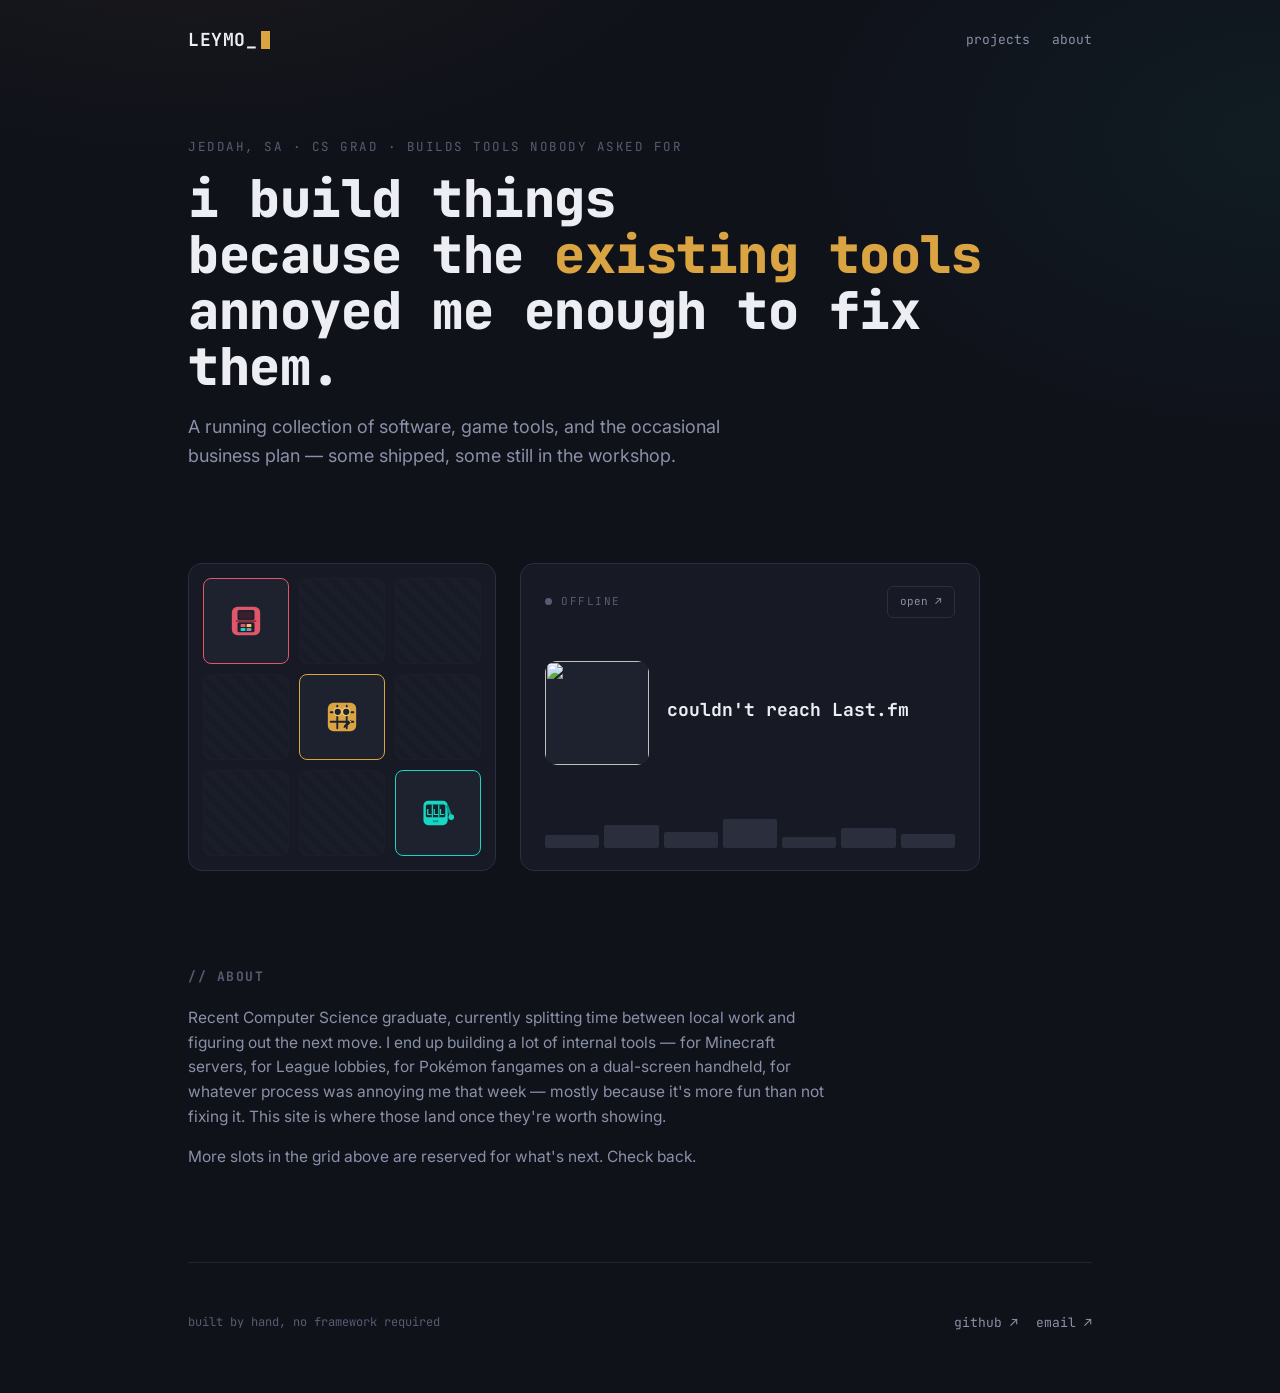
==== commit cf404dde: "Add PokeRPGLink to the grid, fix GitHub link a" ====
--- a/index.html
+++ b/index.html
@@ -26,7 +26,20 @@
   <div class="hero-row">
     <section id="projects" class="grid-wrap">
       <div class="crafting-grid">
-        <div class="slot empty"></div>
+        <a class="slot filled" href="projects/pokerpglink.html" style="--slot-color:#e0566b; --slot-glow:rgba(224,86,107,.34)">
+          <svg viewBox="0 0 24 24" width="48" height="48">
+            <rect x="2" y="2" width="20" height="20" rx="4" fill="#e0566b"/>
+            <rect x="6" y="4.2" width="12" height="7.2" rx="1.2" fill="var(--bg-elev-2)"/>
+            <rect x="7.3" y="5.4" width="9.4" height="4.8" rx=".6" fill="#3a1f2a"/>
+            <path d="M5.2 12.1h13.6" stroke="#8f2b3c" stroke-width="1.1" stroke-linecap="round"/>
+            <rect x="6" y="12.8" width="12" height="7.2" rx="1.2" fill="var(--bg-elev-2)"/>
+            <rect x="8.2" y="14.1" width="3.4" height="2.2" rx=".6" fill="#e0566b"/>
+            <rect x="12.4" y="14.1" width="3.4" height="2.2" rx=".6" fill="#f0c669"/>
+            <rect x="8.2" y="16.9" width="3.4" height="2.2" rx=".6" fill="#17d6c4"/>
+            <rect x="12.4" y="16.9" width="3.4" height="2.2" rx=".6" fill="#8a90a8"/>
+          </svg>
+          <span class="slot-tag">dual_screen</span>
+        </a>
         <div class="slot empty"></div>
         <div class="slot empty"></div>
 
@@ -95,7 +108,7 @@
     <p>
       Recent Computer Science graduate, currently splitting time between local work and figuring out
       the next move. I end up building a lot of internal tools — for Minecraft servers, for League
-      lobbies, for whatever process was annoying me that week — mostly because it's more fun than
+      lobbies, for Pokémon fangames on a dual-screen handheld, for whatever process was annoying me that week — mostly because it's more fun than
       not fixing it. This site is where those land once they're worth showing.
     </p>
     <p>More slots in the grid above are reserved for what's next. Check back.</p>
@@ -104,17 +117,14 @@
   <footer class="site-footer">
     <span class="fine">built by hand, no framework required</span>
     <div class="footer-links">
-      <a href="#" title="replace with your GitHub URL">github ↗</a>
+      <a href="https://github.com/Leymo0" target="_blank" rel="noopener">github ↗</a>
       <a href="mailto:Leymo21@gmail.com">email ↗</a>
     </div>
   </footer>
 </div>
 
-<!-- TODO(leymo): swap the github link above for your real GitHub URL -->
-
 <script>
 // ---- Now Playing (Last.fm) ----
-// TODO(leymo): fill in your Last.fm username and API key below.
 const LASTFM_USER = "Leymo0";
 const LASTFM_KEY = "d54b46317f91531cedbd297899542049";
 
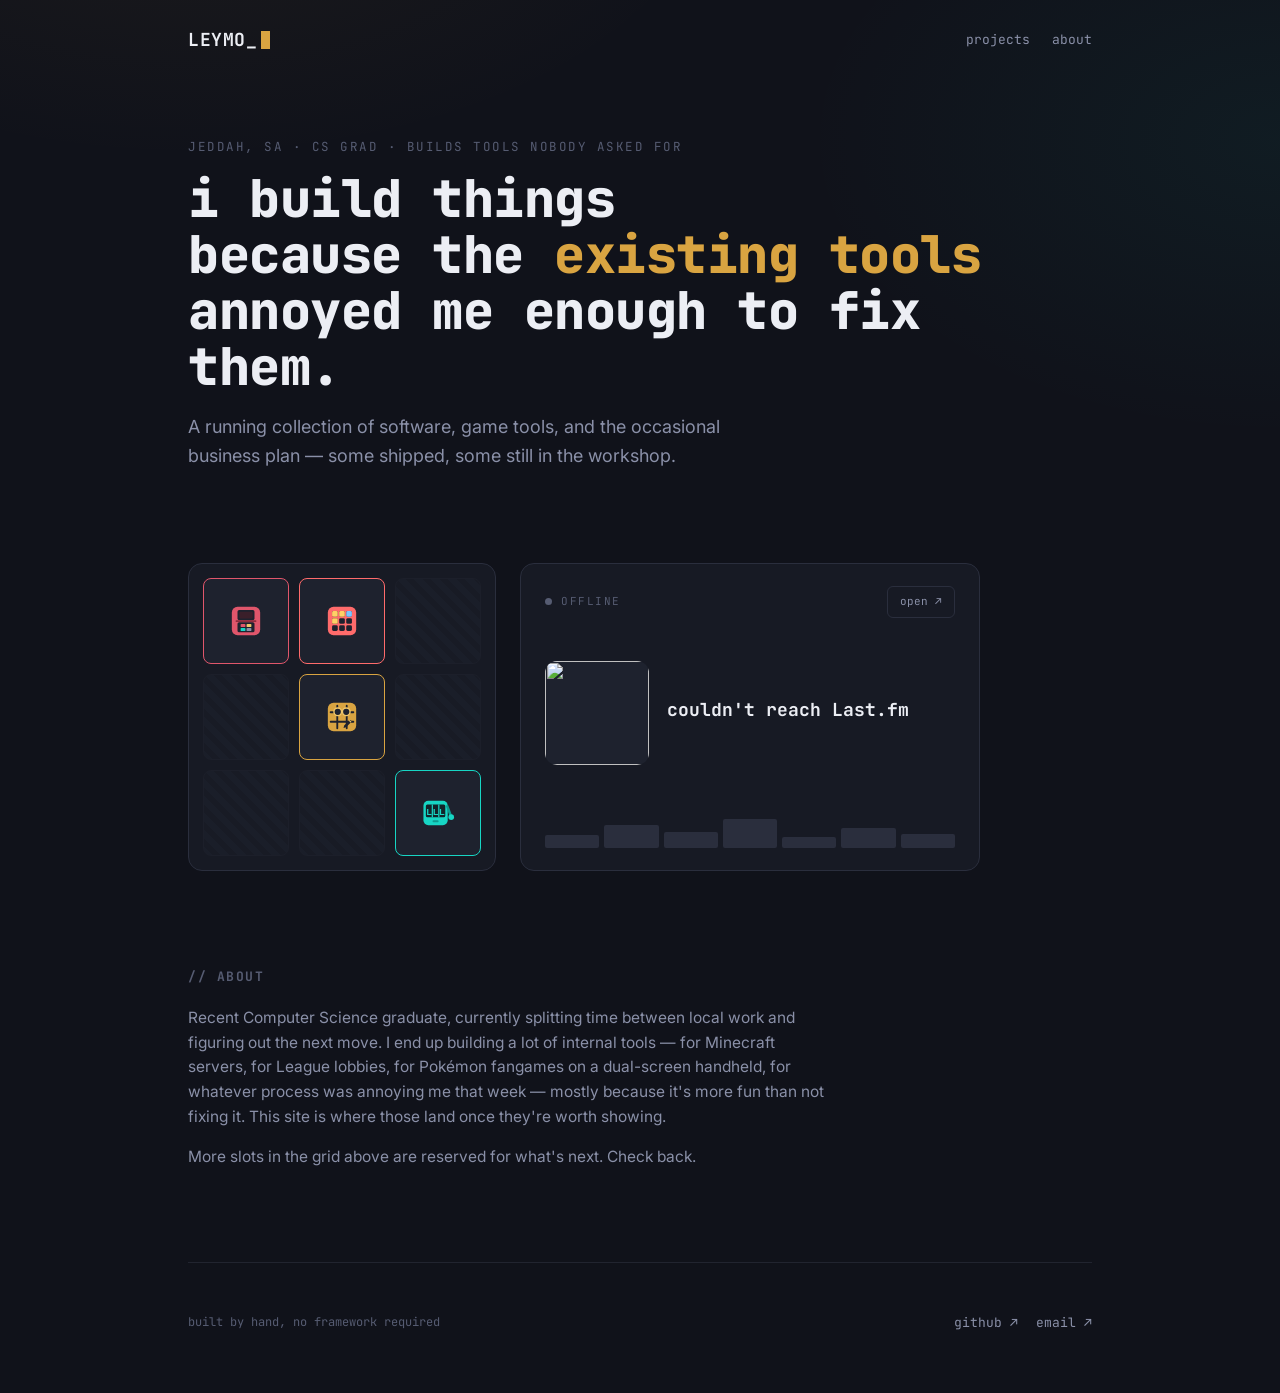
==== commit 17315342: "Add Living Dex Journey page Read-only page at /livingdex showing living dex progress, shinies and Ha" ====
--- a/index.html
+++ b/index.html
@@ -40,7 +40,18 @@
           </svg>
           <span class="slot-tag">dual_screen</span>
         </a>
-        <div class="slot empty"></div>
+        <a class="slot filled" href="livingdex/" style="--slot-color:#ff6b6b; --slot-glow:rgba(255,107,107,.34)">
+          <svg viewBox="0 0 24 24" width="48" height="48">
+            <rect x="2" y="2" width="20" height="20" rx="4" fill="#ff6b6b"/>
+            <g fill="var(--bg-elev-2)">
+              <rect x="5" y="5" width="4" height="4" rx="1"/><rect x="10" y="5" width="4" height="4" rx="1"/><rect x="15" y="5" width="4" height="4" rx="1"/>
+              <rect x="5" y="10" width="4" height="4" rx="1"/><rect x="10" y="10" width="4" height="4" rx="1"/><rect x="15" y="10" width="4" height="4" rx="1"/>
+              <rect x="5" y="15" width="4" height="4" rx="1"/><rect x="10" y="15" width="4" height="4" rx="1"/><rect x="15" y="15" width="4" height="4" rx="1"/>
+            </g>
+            <rect x="5" y="5" width="4" height="4" rx="1" fill="#ffd166"/><rect x="10" y="5" width="4" height="4" rx="1" fill="#ffd166"/><rect x="15" y="5" width="4" height="4" rx="1" fill="#7cc4ff"/><rect x="5" y="10" width="4" height="4" rx="1" fill="#ffd166"/>
+          </svg>
+          <span class="slot-tag">living_dex</span>
+        </a>
         <div class="slot empty"></div>
 
         <div class="slot empty"></div>
